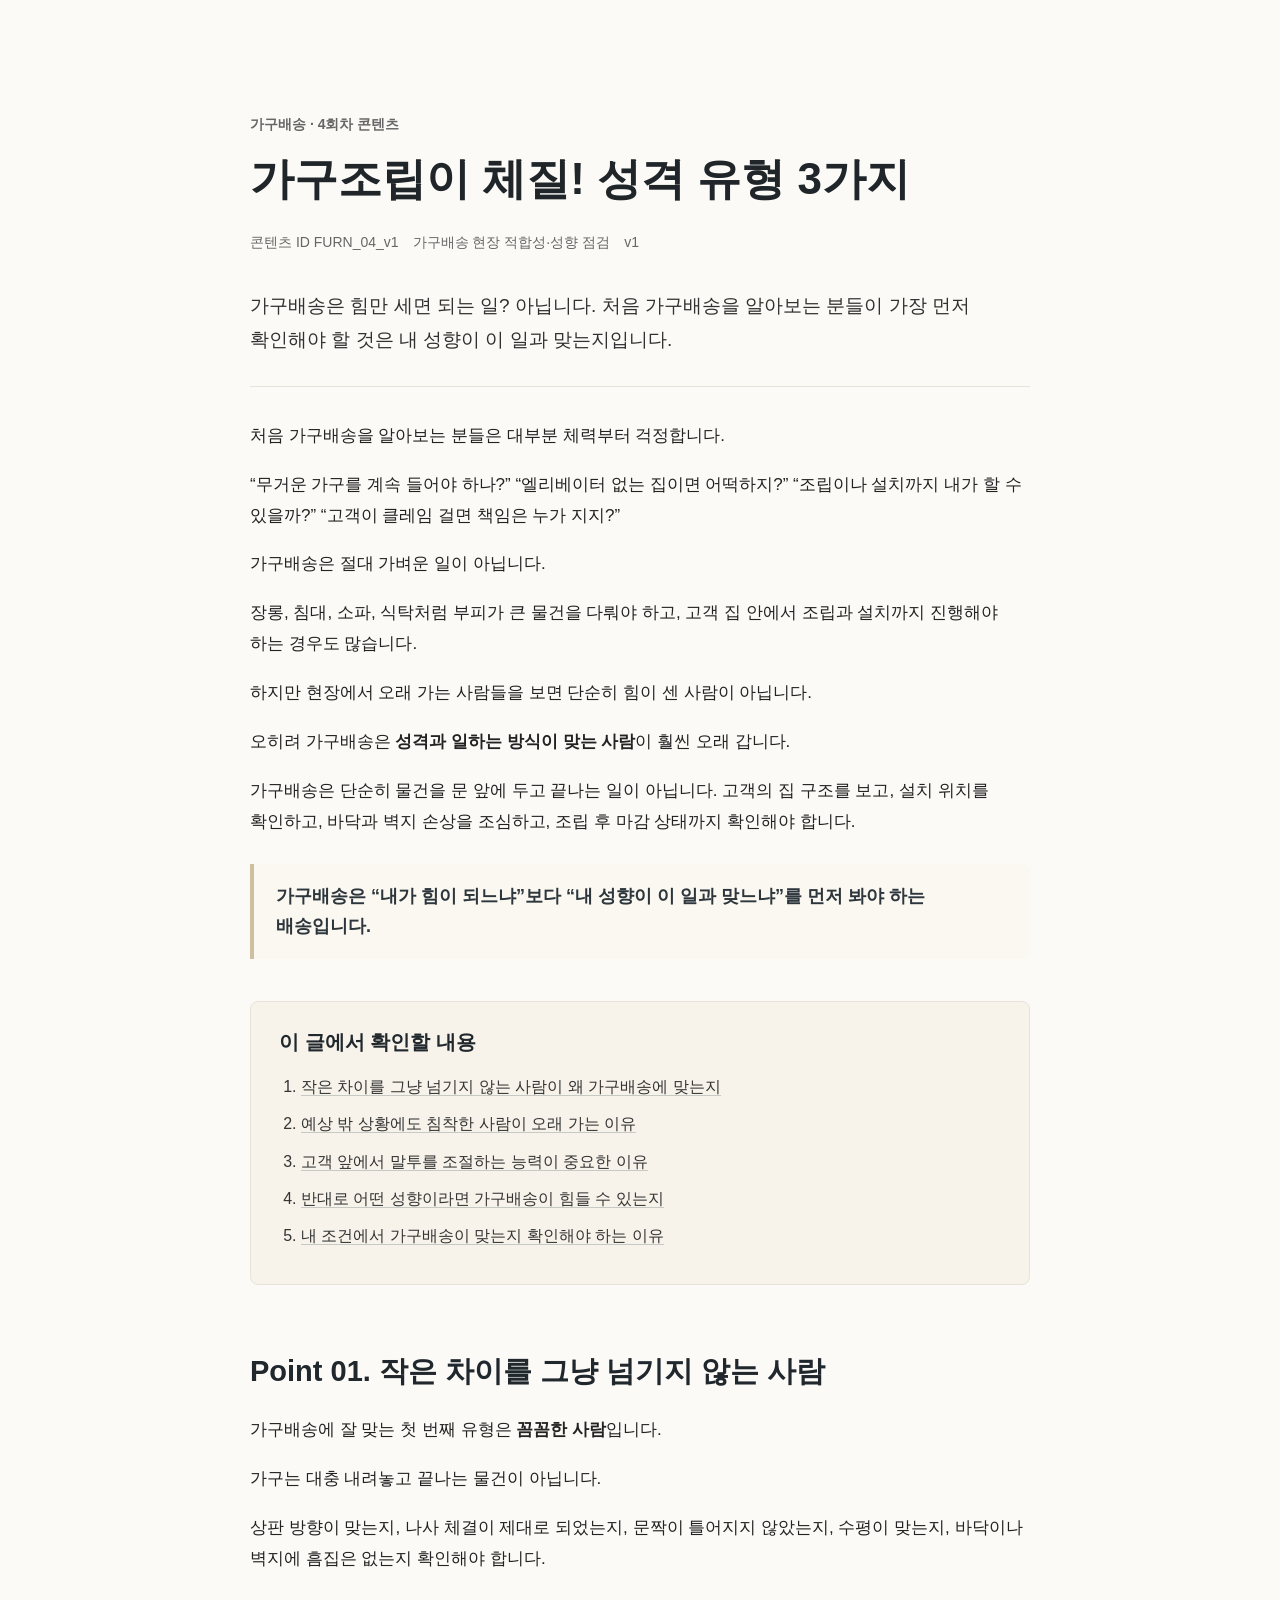
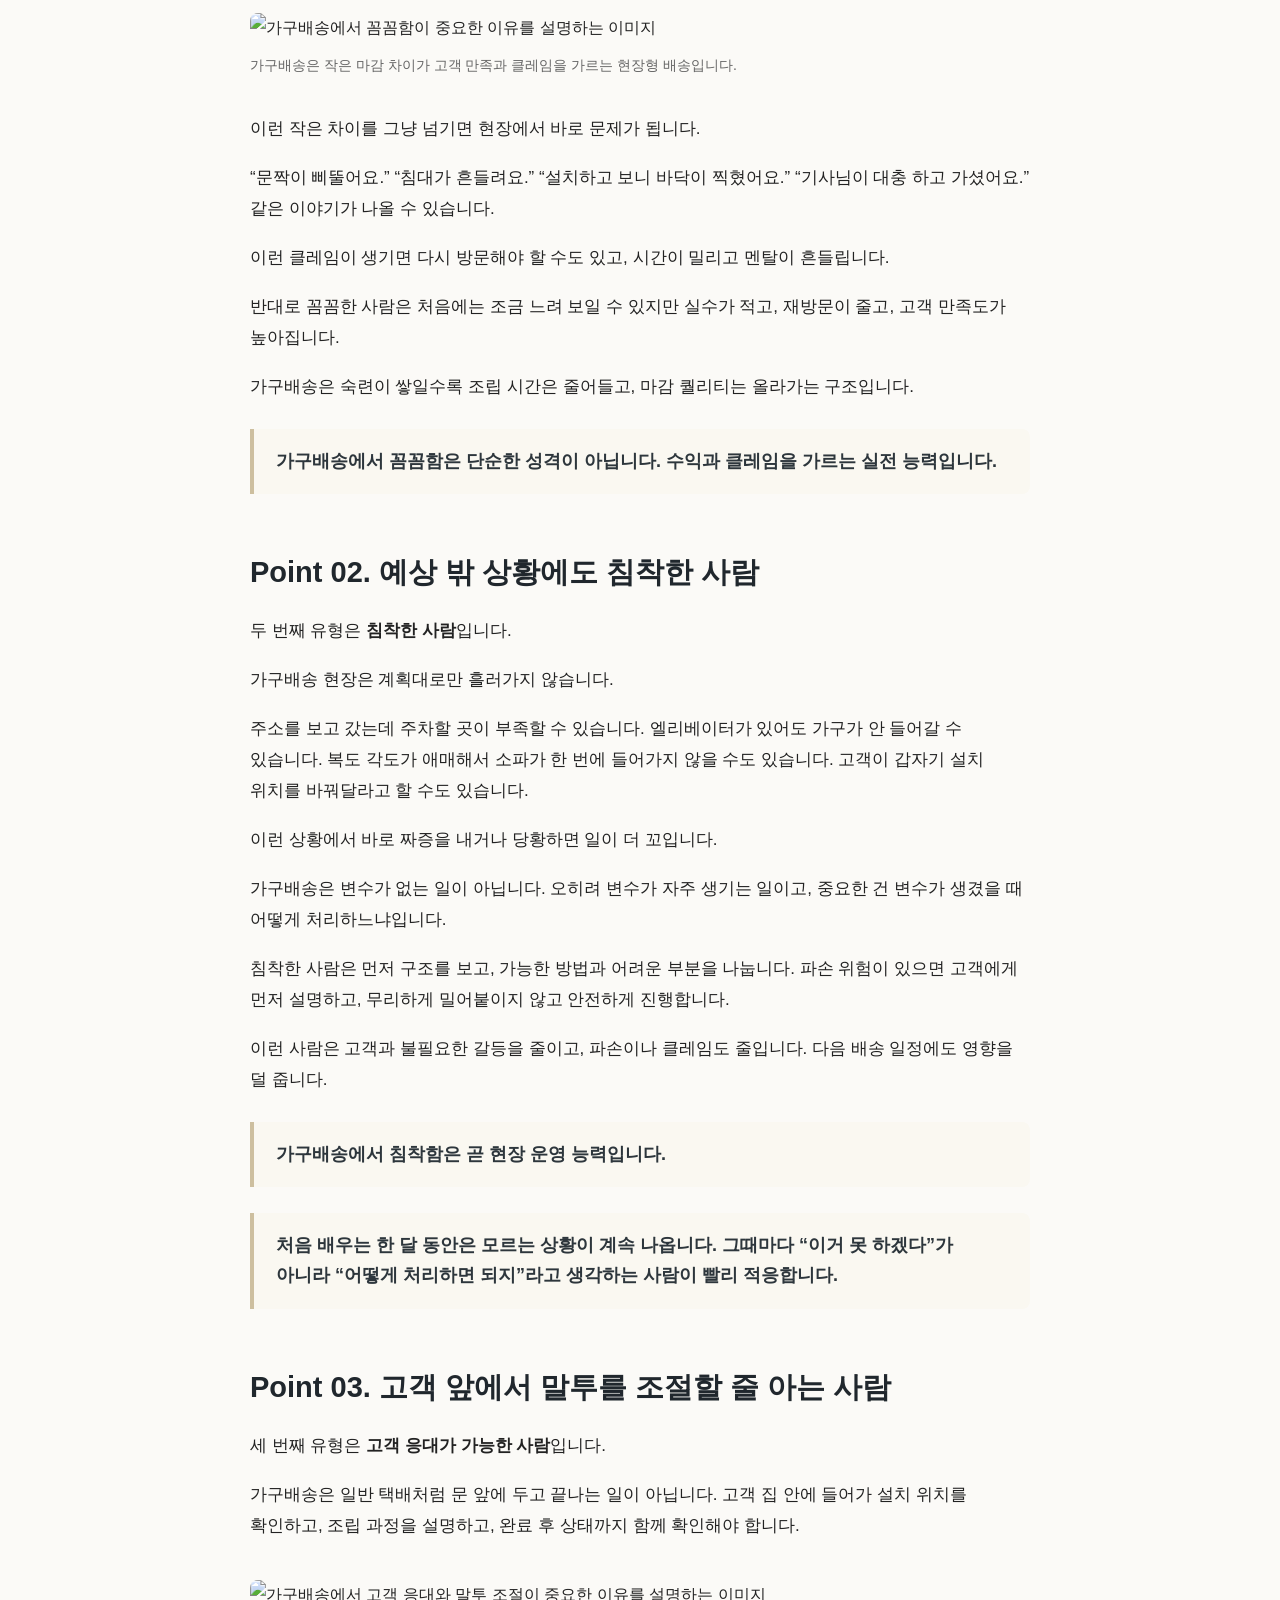
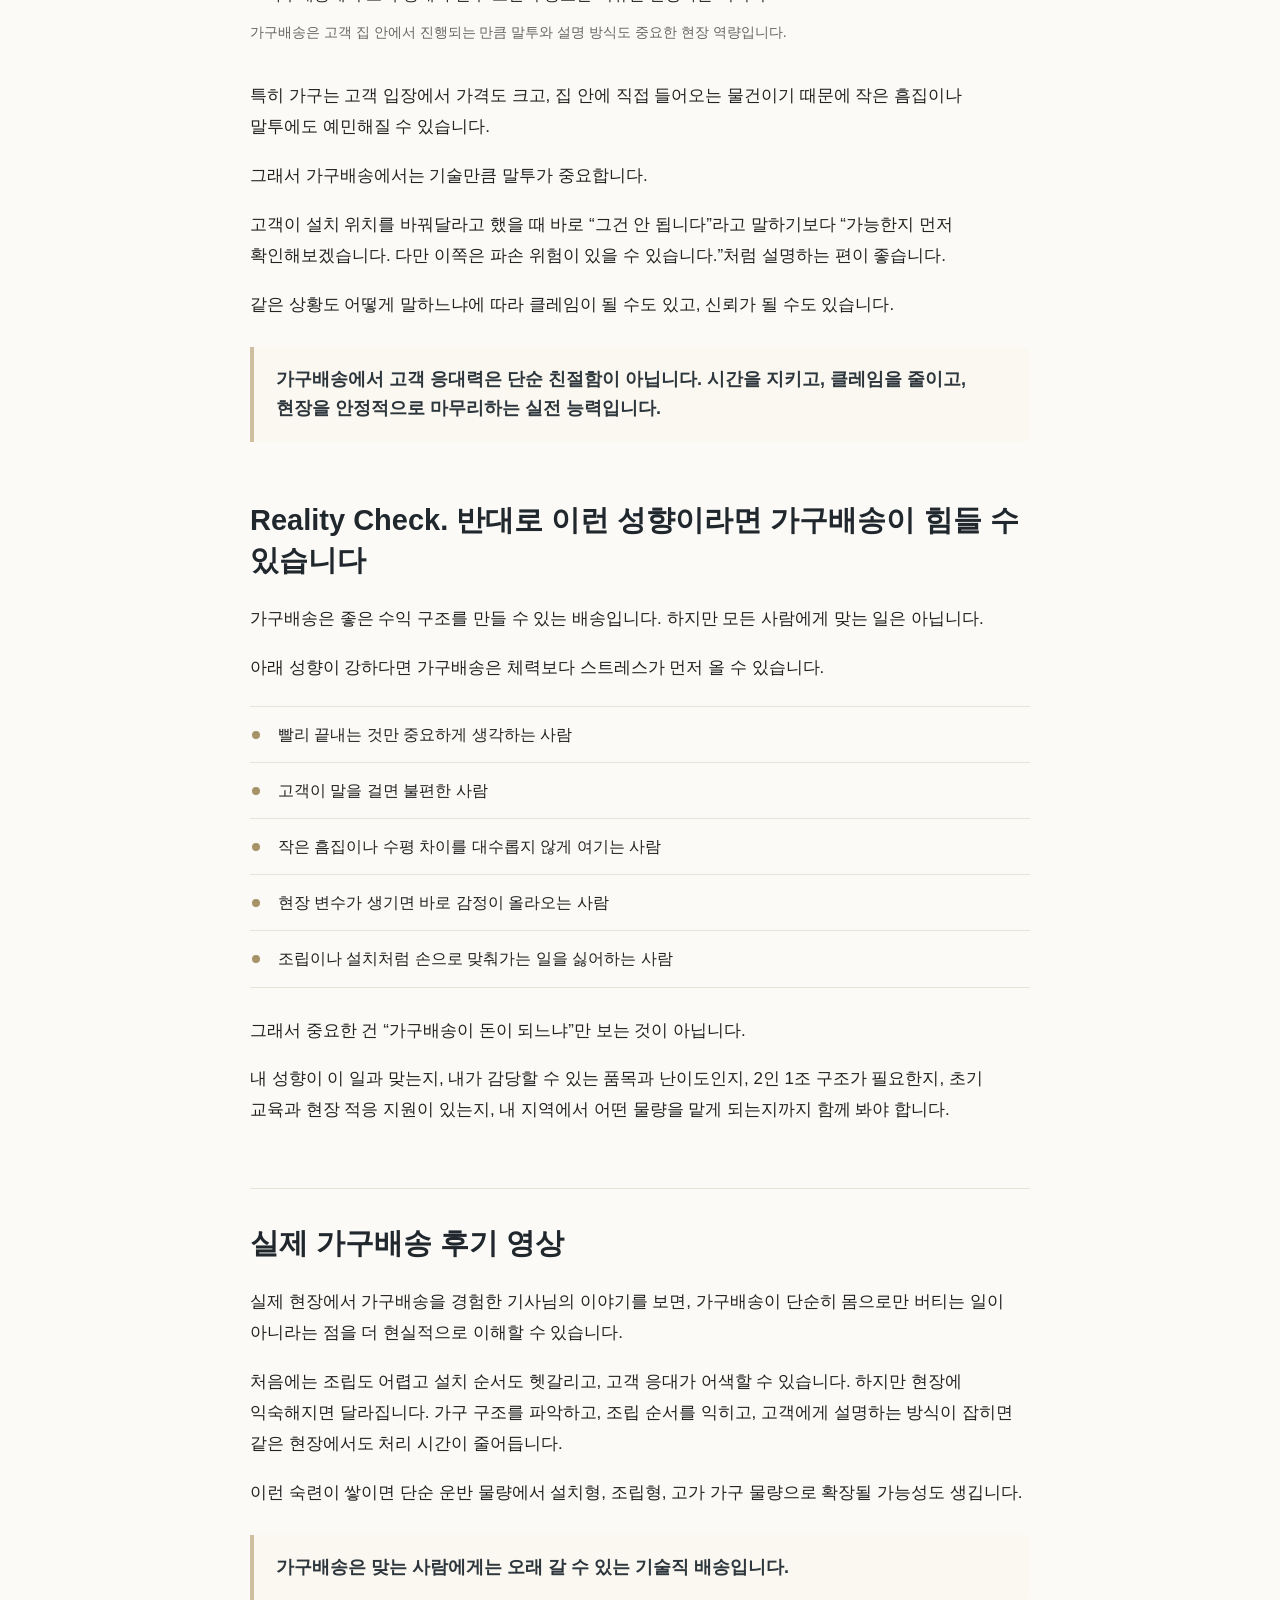
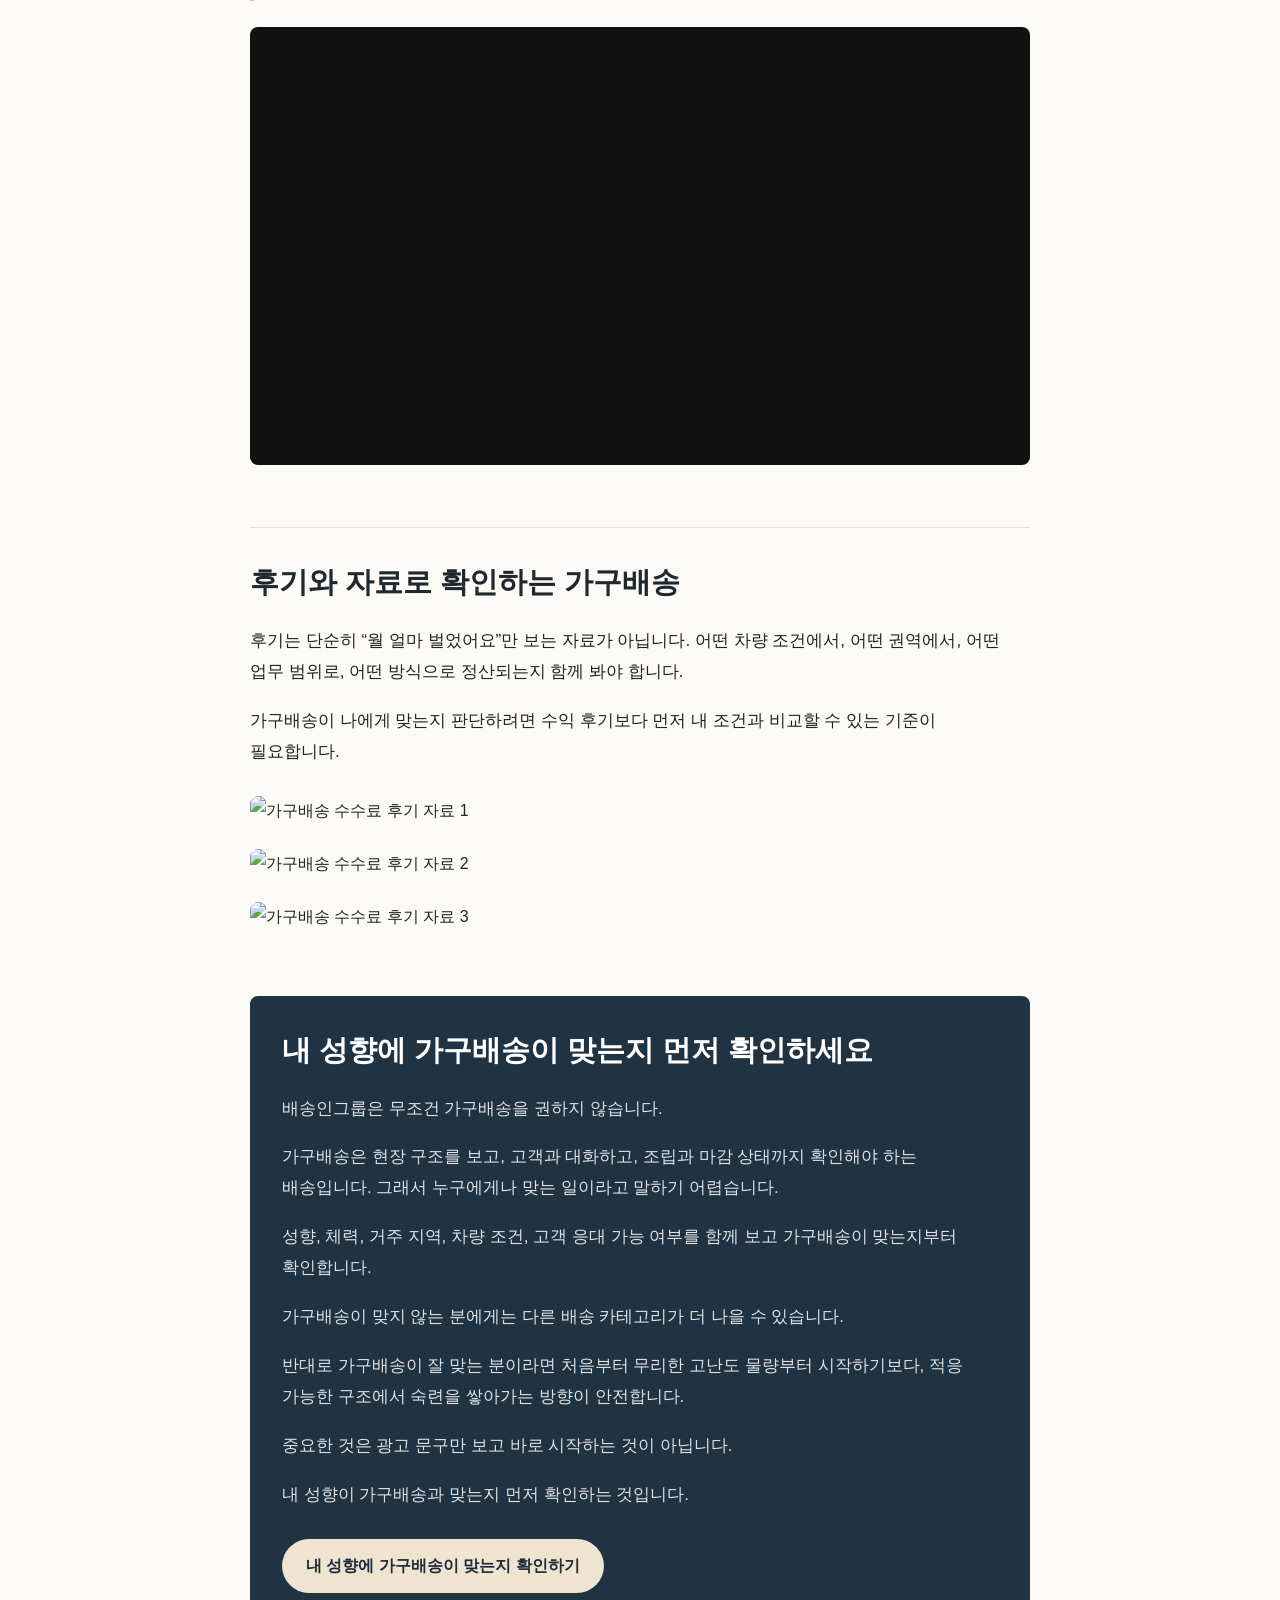
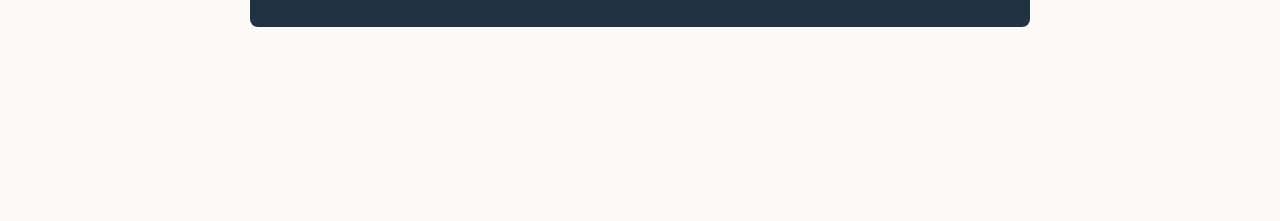
==== index.html @ f2429bc6 "Add files via upload" ====
<!doctype html>
<html lang="ko">
<head>
  <meta charset="utf-8">
  <meta name="viewport" content="width=device-width, initial-scale=1">
  <title>가구조립이 체질! 성격 유형 3가지</title>
  <meta name="description" content="가구배송이 힘만 세면 되는 일이 아니라 꼼꼼함, 침착함, 고객 응대까지 필요한 현장형 배송인지 확인하고 내 성향과 맞는지 점검하는 콘텐츠입니다.">

  <!-- Google tag (gtag.js) -->
  <script async src="https://www.googletagmanager.com/gtag/js?id=G-GM7XGZ6SSD"></script>
  <script>
    window.dataLayer = window.dataLayer || [];
    function gtag(){dataLayer.push(arguments);}
    gtag('js', new Date());
    gtag('config', 'G-GM7XGZ6SSD');
  </script>

  <style>
    :root {
      --bg: #fbfaf7;
      --paper: #ffffff;
      --text: #222222;
      --muted: #666666;
      --line: #e8e3d8;
      --soft: #f7f3ea;
      --ink: #1f3342;
      --button: #efe4cf;
      --button-text: #1b2d3a;
    }

    * {
      box-sizing: border-box;
    }

    html {
      scroll-behavior: smooth;
    }

    body {
      margin: 0;
      background: var(--bg);
      color: var(--text);
      font-family: -apple-system, BlinkMacSystemFont, "Apple SD Gothic Neo", "Noto Sans KR", "Malgun Gothic", Arial, sans-serif;
      line-height: 1.82;
      word-break: keep-all;
      overflow-wrap: break-word;
    }

    a {
      color: inherit;
    }

    .page {
      padding: 56px 20px 96px;
    }

    .article {
      width: min(100%, 780px);
      margin: 0 auto;
      padding: 56px 0 64px;
    }

    .article-header {
      padding-bottom: 28px;
      border-bottom: 1px solid var(--line);
    }

    .eyebrow {
      margin: 0 0 14px;
      color: var(--muted);
      font-size: 14px;
      font-weight: 700;
      letter-spacing: 0;
    }

    h1 {
      margin: 0;
      color: #1f2529;
      font-size: clamp(30px, 5vw, 44px);
      line-height: 1.28;
      letter-spacing: 0;
    }

    .meta {
      display: flex;
      flex-wrap: wrap;
      gap: 8px 14px;
      margin-top: 22px;
      color: var(--muted);
      font-size: 14px;
    }

    .lead {
      margin: 34px 0 0;
      color: #313131;
      font-size: 19px;
      line-height: 1.8;
    }

    figure {
      margin: 38px 0;
    }

    img {
      display: block;
      width: 100%;
      height: auto;
      border-radius: 8px;
    }

    figcaption {
      margin-top: 12px;
      color: var(--muted);
      font-size: 14px;
      line-height: 1.6;
    }

    p {
      margin: 0 0 18px;
      font-size: 17px;
    }

    .intro {
      margin-top: 34px;
    }

    .toc {
      margin: 42px 0 54px;
      padding: 26px 28px;
      background: var(--soft);
      border: 1px solid var(--line);
      border-radius: 8px;
    }

    .toc h2 {
      margin: 0 0 16px;
      font-size: 20px;
      line-height: 1.4;
    }

    .toc ol {
      margin: 0;
      padding-left: 22px;
    }

    .toc li {
      margin: 8px 0;
      color: #343434;
      font-size: 16px;
    }

    .toc a {
      text-decoration: none;
      border-bottom: 1px solid rgba(31, 51, 66, 0.22);
    }

    .section {
      padding-top: 12px;
      margin-top: 46px;
    }

    h2 {
      margin: 0 0 24px;
      color: #20272d;
      font-size: clamp(23px, 4vw, 29px);
      line-height: 1.38;
      letter-spacing: 0;
    }

    .quote-line {
      margin: 26px 0;
      padding: 18px 22px;
      color: #2d363c;
      background: #faf8f1;
      border-left: 4px solid #cdbf9f;
      border-radius: 0 8px 8px 0;
      font-size: 18px;
      font-weight: 700;
      line-height: 1.65;
    }

    .check-list {
      margin: 22px 0 28px;
      padding: 0;
      list-style: none;
      border-top: 1px solid var(--line);
    }

    .check-list li {
      padding: 13px 0 13px 28px;
      border-bottom: 1px solid var(--line);
      position: relative;
      font-size: 16px;
    }

    .check-list li::before {
      content: "";
      position: absolute;
      left: 2px;
      top: 24px;
      width: 8px;
      height: 8px;
      border-radius: 50%;
      background: #a89268;
    }

    .media-section {
      margin: 62px 0 0;
      padding-top: 34px;
      border-top: 1px solid var(--line);
    }

    .video-frame {
      width: 100%;
      aspect-ratio: 16 / 9;
      margin-top: 26px;
      overflow: hidden;
      border-radius: 8px;
      background: #111111;
    }

    .video-frame iframe {
      display: block;
      width: 100%;
      height: 100%;
      border: 0;
    }

    .proof-stack {
      display: grid;
      gap: 24px;
      margin-top: 28px;
    }

    .cta {
      margin-top: 64px;
      padding: 34px 32px;
      background: var(--ink);
      color: #ffffff;
      border-radius: 8px;
    }

    .cta h2 {
      color: #ffffff;
    }

    .cta p {
      color: rgba(255, 255, 255, 0.86);
    }

    .cta-button {
      display: inline-flex;
      align-items: center;
      justify-content: center;
      min-height: 54px;
      margin-top: 10px;
      padding: 15px 24px;
      border-radius: 999px;
      background: var(--button);
      color: var(--button-text);
      font-size: 16px;
      font-weight: 800;
      line-height: 1.35;
      text-align: center;
      text-decoration: none;
      transition: transform 160ms ease, background-color 160ms ease;
    }

    .cta-button:hover {
      background: #f6ebd4;
      transform: translateY(-1px);
    }

    .bottom-space {
      height: 34px;
    }

    @media (max-width: 720px) {
      .page {
        padding: 0;
        background: var(--paper);
      }

      .article {
        width: 100%;
        padding: 38px 20px 58px;
      }

      .article-header {
        padding-bottom: 24px;
      }

      .lead {
        font-size: 17px;
      }

      p {
        font-size: 16px;
        line-height: 1.82;
      }

      figure {
        margin: 30px 0;
      }

      .toc {
        margin: 34px 0 44px;
        padding: 22px 20px;
      }

      .toc h2 {
        font-size: 19px;
      }

      .toc li,
      .check-list li {
        font-size: 15px;
      }

      .section {
        margin-top: 38px;
      }

      .quote-line {
        padding: 16px 18px;
        font-size: 16px;
      }

      .media-section {
        margin-top: 50px;
      }

      .cta {
        margin-top: 52px;
        padding: 30px 22px;
      }

      .cta-button {
        width: 100%;
        padding-left: 18px;
        padding-right: 18px;
      }
    }
  </style>
</head>
<body>
  <main class="page">
    <article class="article">
      <header class="article-header">
        <p class="eyebrow">가구배송 · 4회차 콘텐츠</p>
        <h1>가구조립이 체질! 성격 유형 3가지</h1>
        <div class="meta" aria-label="콘텐츠 정보">
          <span>콘텐츠 ID FURN_04_v1</span>
          <span>가구배송 현장 적합성·성향 점검</span>
          <span>v1</span>
        </div>
        <p class="lead">가구배송은 힘만 세면 되는 일? 아닙니다. 처음 가구배송을 알아보는 분들이 가장 먼저 확인해야 할 것은 내 성향이 이 일과 맞는지입니다.</p>
      </header>

      <section class="intro" aria-label="도입부">
        <p>처음 가구배송을 알아보는 분들은 대부분 체력부터 걱정합니다.</p>
        <p>“무거운 가구를 계속 들어야 하나?” “엘리베이터 없는 집이면 어떡하지?” “조립이나 설치까지 내가 할 수 있을까?” “고객이 클레임 걸면 책임은 누가 지지?”</p>
        <p>가구배송은 절대 가벼운 일이 아닙니다.</p>
        <p>장롱, 침대, 소파, 식탁처럼 부피가 큰 물건을 다뤄야 하고, 고객 집 안에서 조립과 설치까지 진행해야 하는 경우도 많습니다.</p>
        <p>하지만 현장에서 오래 가는 사람들을 보면 단순히 힘이 센 사람이 아닙니다.</p>
        <p>오히려 가구배송은 <strong>성격과 일하는 방식이 맞는 사람</strong>이 훨씬 오래 갑니다.</p>
        <p>가구배송은 단순히 물건을 문 앞에 두고 끝나는 일이 아닙니다. 고객의 집 구조를 보고, 설치 위치를 확인하고, 바닥과 벽지 손상을 조심하고, 조립 후 마감 상태까지 확인해야 합니다.</p>
        <p class="quote-line">가구배송은 “내가 힘이 되느냐”보다 “내 성향이 이 일과 맞느냐”를 먼저 봐야 하는 배송입니다.</p>
      </section>

      <nav class="toc" aria-labelledby="toc-title">
        <h2 id="toc-title">이 글에서 확인할 내용</h2>
        <ol>
          <li><a href="#point-01">작은 차이를 그냥 넘기지 않는 사람이 왜 가구배송에 맞는지</a></li>
          <li><a href="#point-02">예상 밖 상황에도 침착한 사람이 오래 가는 이유</a></li>
          <li><a href="#point-03">고객 앞에서 말투를 조절하는 능력이 중요한 이유</a></li>
          <li><a href="#reality-check">반대로 어떤 성향이라면 가구배송이 힘들 수 있는지</a></li>
          <li><a href="#cta-title">내 조건에서 가구배송이 맞는지 확인해야 하는 이유</a></li>
        </ol>
      </nav>

      <section class="section" id="point-01">
        <h2>Point 01. 작은 차이를 그냥 넘기지 않는 사람</h2>
        <p>가구배송에 잘 맞는 첫 번째 유형은 <strong>꼼꼼한 사람</strong>입니다.</p>
        <p>가구는 대충 내려놓고 끝나는 물건이 아닙니다.</p>
        <p>상판 방향이 맞는지, 나사 체결이 제대로 되었는지, 문짝이 틀어지지 않았는지, 수평이 맞는지, 바닥이나 벽지에 흠집은 없는지 확인해야 합니다.</p>

        <figure>
          <img src="https://i.ibb.co/9k8Dp47j/6.png" alt="가구배송에서 꼼꼼함이 중요한 이유를 설명하는 이미지" loading="lazy">
          <figcaption>가구배송은 작은 마감 차이가 고객 만족과 클레임을 가르는 현장형 배송입니다.</figcaption>
        </figure>

        <p>이런 작은 차이를 그냥 넘기면 현장에서 바로 문제가 됩니다.</p>
        <p>“문짝이 삐뚤어요.” “침대가 흔들려요.” “설치하고 보니 바닥이 찍혔어요.” “기사님이 대충 하고 가셨어요.” 같은 이야기가 나올 수 있습니다.</p>
        <p>이런 클레임이 생기면 다시 방문해야 할 수도 있고, 시간이 밀리고 멘탈이 흔들립니다.</p>
        <p>반대로 꼼꼼한 사람은 처음에는 조금 느려 보일 수 있지만 실수가 적고, 재방문이 줄고, 고객 만족도가 높아집니다.</p>
        <p>가구배송은 숙련이 쌓일수록 조립 시간은 줄어들고, 마감 퀄리티는 올라가는 구조입니다.</p>
        <p class="quote-line">가구배송에서 꼼꼼함은 단순한 성격이 아닙니다. 수익과 클레임을 가르는 실전 능력입니다.</p>
      </section>

      <section class="section" id="point-02">
        <h2>Point 02. 예상 밖 상황에도 침착한 사람</h2>
        <p>두 번째 유형은 <strong>침착한 사람</strong>입니다.</p>
        <p>가구배송 현장은 계획대로만 흘러가지 않습니다.</p>
        <p>주소를 보고 갔는데 주차할 곳이 부족할 수 있습니다. 엘리베이터가 있어도 가구가 안 들어갈 수 있습니다. 복도 각도가 애매해서 소파가 한 번에 들어가지 않을 수도 있습니다. 고객이 갑자기 설치 위치를 바꿔달라고 할 수도 있습니다.</p>
        <p>이런 상황에서 바로 짜증을 내거나 당황하면 일이 더 꼬입니다.</p>
        <p>가구배송은 변수가 없는 일이 아닙니다. 오히려 변수가 자주 생기는 일이고, 중요한 건 변수가 생겼을 때 어떻게 처리하느냐입니다.</p>
        <p>침착한 사람은 먼저 구조를 보고, 가능한 방법과 어려운 부분을 나눕니다. 파손 위험이 있으면 고객에게 먼저 설명하고, 무리하게 밀어붙이지 않고 안전하게 진행합니다.</p>
        <p>이런 사람은 고객과 불필요한 갈등을 줄이고, 파손이나 클레임도 줄입니다. 다음 배송 일정에도 영향을 덜 줍니다.</p>
        <p class="quote-line">가구배송에서 침착함은 곧 현장 운영 능력입니다.</p>
        <p class="quote-line">처음 배우는 한 달 동안은 모르는 상황이 계속 나옵니다. 그때마다 “이거 못 하겠다”가 아니라 “어떻게 처리하면 되지”라고 생각하는 사람이 빨리 적응합니다.</p>
      </section>

      <section class="section" id="point-03">
        <h2>Point 03. 고객 앞에서 말투를 조절할 줄 아는 사람</h2>
        <p>세 번째 유형은 <strong>고객 응대가 가능한 사람</strong>입니다.</p>
        <p>가구배송은 일반 택배처럼 문 앞에 두고 끝나는 일이 아닙니다. 고객 집 안에 들어가 설치 위치를 확인하고, 조립 과정을 설명하고, 완료 후 상태까지 함께 확인해야 합니다.</p>

        <figure>
          <img src="https://i.ibb.co/4HXk0Kz/Kakao-Talk-20260701-152259935-04.jpg" alt="가구배송에서 고객 응대와 말투 조절이 중요한 이유를 설명하는 이미지" loading="lazy">
          <figcaption>가구배송은 고객 집 안에서 진행되는 만큼 말투와 설명 방식도 중요한 현장 역량입니다.</figcaption>
        </figure>

        <p>특히 가구는 고객 입장에서 가격도 크고, 집 안에 직접 들어오는 물건이기 때문에 작은 흠집이나 말투에도 예민해질 수 있습니다.</p>
        <p>그래서 가구배송에서는 기술만큼 말투가 중요합니다.</p>
        <p>고객이 설치 위치를 바꿔달라고 했을 때 바로 “그건 안 됩니다”라고 말하기보다 “가능한지 먼저 확인해보겠습니다. 다만 이쪽은 파손 위험이 있을 수 있습니다.”처럼 설명하는 편이 좋습니다.</p>
        <p>같은 상황도 어떻게 말하느냐에 따라 클레임이 될 수도 있고, 신뢰가 될 수도 있습니다.</p>
        <p class="quote-line">가구배송에서 고객 응대력은 단순 친절함이 아닙니다. 시간을 지키고, 클레임을 줄이고, 현장을 안정적으로 마무리하는 실전 능력입니다.</p>
      </section>

      <section class="section" id="reality-check">
        <h2>Reality Check. 반대로 이런 성향이라면 가구배송이 힘들 수 있습니다</h2>
        <p>가구배송은 좋은 수익 구조를 만들 수 있는 배송입니다. 하지만 모든 사람에게 맞는 일은 아닙니다.</p>
        <p>아래 성향이 강하다면 가구배송은 체력보다 스트레스가 먼저 올 수 있습니다.</p>
        <ul class="check-list">
          <li>빨리 끝내는 것만 중요하게 생각하는 사람</li>
          <li>고객이 말을 걸면 불편한 사람</li>
          <li>작은 흠집이나 수평 차이를 대수롭지 않게 여기는 사람</li>
          <li>현장 변수가 생기면 바로 감정이 올라오는 사람</li>
          <li>조립이나 설치처럼 손으로 맞춰가는 일을 싫어하는 사람</li>
        </ul>
        <p>그래서 중요한 건 “가구배송이 돈이 되느냐”만 보는 것이 아닙니다.</p>
        <p>내 성향이 이 일과 맞는지, 내가 감당할 수 있는 품목과 난이도인지, 2인 1조 구조가 필요한지, 초기 교육과 현장 적응 지원이 있는지, 내 지역에서 어떤 물량을 맡게 되는지까지 함께 봐야 합니다.</p>
      </section>

      <section class="media-section" aria-labelledby="video-title">
        <h2 id="video-title">실제 가구배송 후기 영상</h2>
        <p>실제 현장에서 가구배송을 경험한 기사님의 이야기를 보면, 가구배송이 단순히 몸으로만 버티는 일이 아니라는 점을 더 현실적으로 이해할 수 있습니다.</p>
        <p>처음에는 조립도 어렵고 설치 순서도 헷갈리고, 고객 응대가 어색할 수 있습니다. 하지만 현장에 익숙해지면 달라집니다. 가구 구조를 파악하고, 조립 순서를 익히고, 고객에게 설명하는 방식이 잡히면 같은 현장에서도 처리 시간이 줄어듭니다.</p>
        <p>이런 숙련이 쌓이면 단순 운반 물량에서 설치형, 조립형, 고가 가구 물량으로 확장될 가능성도 생깁니다.</p>
        <p class="quote-line">가구배송은 맞는 사람에게는 오래 갈 수 있는 기술직 배송입니다.</p>
        <div class="video-frame">
          <iframe src="https://www.youtube-nocookie.com/embed/K2ADGJd9KWg?rel=0" title="실제 가구배송 후기 영상" loading="lazy" allow="accelerometer; autoplay; clipboard-write; encrypted-media; gyroscope; picture-in-picture; web-share" referrerpolicy="strict-origin-when-cross-origin" allowfullscreen></iframe>
        </div>
      </section>

      <section class="media-section" aria-labelledby="proof-title">
        <h2 id="proof-title">후기와 자료로 확인하는 가구배송</h2>
        <p>후기는 단순히 “월 얼마 벌었어요”만 보는 자료가 아닙니다. 어떤 차량 조건에서, 어떤 권역에서, 어떤 업무 범위로, 어떤 방식으로 정산되는지 함께 봐야 합니다.</p>
        <p>가구배송이 나에게 맞는지 판단하려면 수익 후기보다 먼저 내 조건과 비교할 수 있는 기준이 필요합니다.</p>
        <div class="proof-stack">
          <img src="https://i.ibb.co/SCWhNC7/01.png" alt="가구배송 수수료 후기 자료 1" loading="lazy">
          <img src="https://i.ibb.co/dsJS6LGc/02.png" alt="가구배송 수수료 후기 자료 2" loading="lazy">
          <img src="https://i.ibb.co/Kp89GMd9/03.png" alt="가구배송 수수료 후기 자료 3" loading="lazy">
        </div>
      </section>

      <section class="cta" aria-labelledby="cta-title">
        <h2 id="cta-title">내 성향에 가구배송이 맞는지 먼저 확인하세요</h2>
        <p>배송인그룹은 무조건 가구배송을 권하지 않습니다.</p>
        <p>가구배송은 현장 구조를 보고, 고객과 대화하고, 조립과 마감 상태까지 확인해야 하는 배송입니다. 그래서 누구에게나 맞는 일이라고 말하기 어렵습니다.</p>
        <p>성향, 체력, 거주 지역, 차량 조건, 고객 응대 가능 여부를 함께 보고 가구배송이 맞는지부터 확인합니다.</p>
        <p>가구배송이 맞지 않는 분에게는 다른 배송 카테고리가 더 나을 수 있습니다.</p>
        <p>반대로 가구배송이 잘 맞는 분이라면 처음부터 무리한 고난도 물량부터 시작하기보다, 적응 가능한 구조에서 숙련을 쌓아가는 방향이 안전합니다.</p>
        <p>중요한 것은 광고 문구만 보고 바로 시작하는 것이 아닙니다.</p>
        <p>내 성향이 가구배송과 맞는지 먼저 확인하는 것입니다.</p>
        <a class="cta-button"
          href="https://sites.google.com/view/transportgroup-email1/%ED%99%88"
          target="_blank"
          rel="noopener"
          data-content-id="FURN_04_v1"
          data-category="furniture"
          data-round="4"
          data-cta="check_furniture_personality_fit"
          onclick="if (window.gtag) { gtag('event', 'cta_click', { content_id: 'FURN_04_v1', category: 'furniture', round: '4', cta_name: 'check_furniture_personality_fit' }); }">
          내 성향에 가구배송이 맞는지 확인하기
        </a>
      </section>

      <div class="bottom-space" aria-hidden="true"></div>
    </article>
  </main>
</body>
</html>
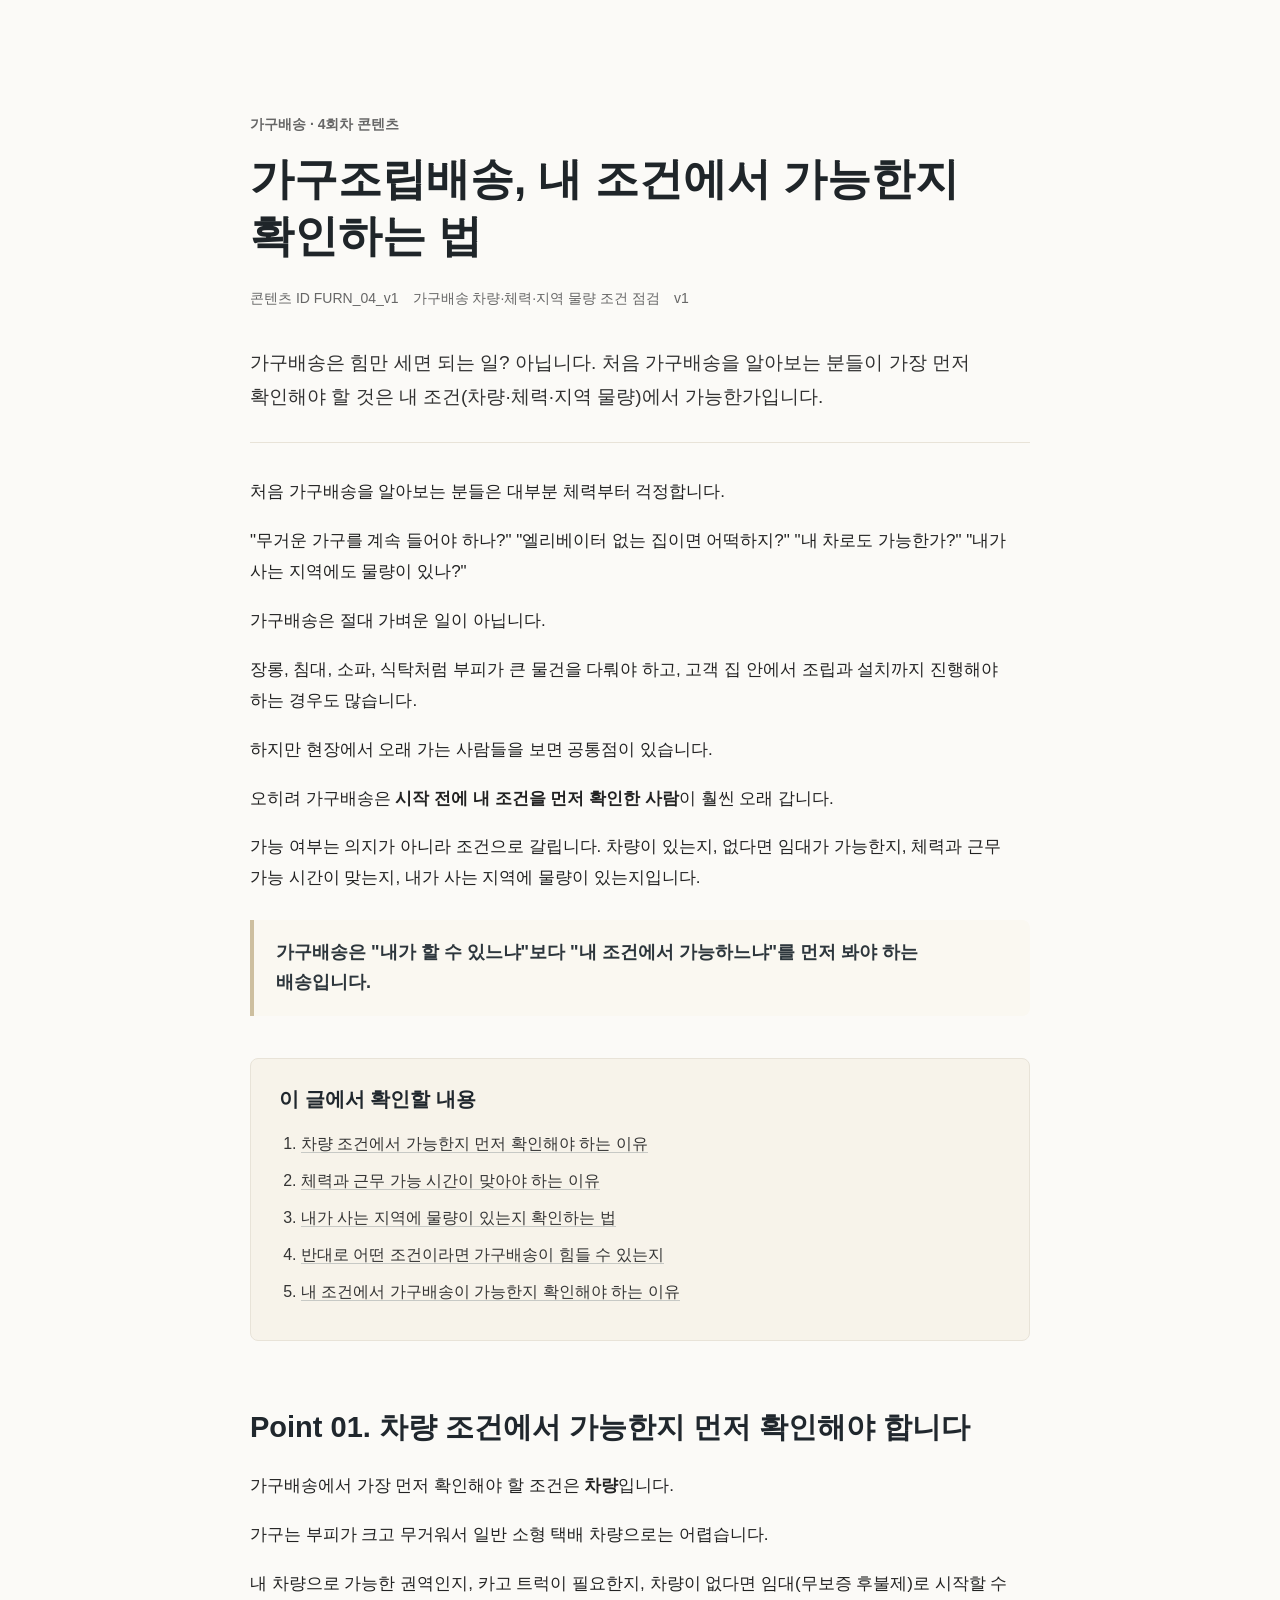
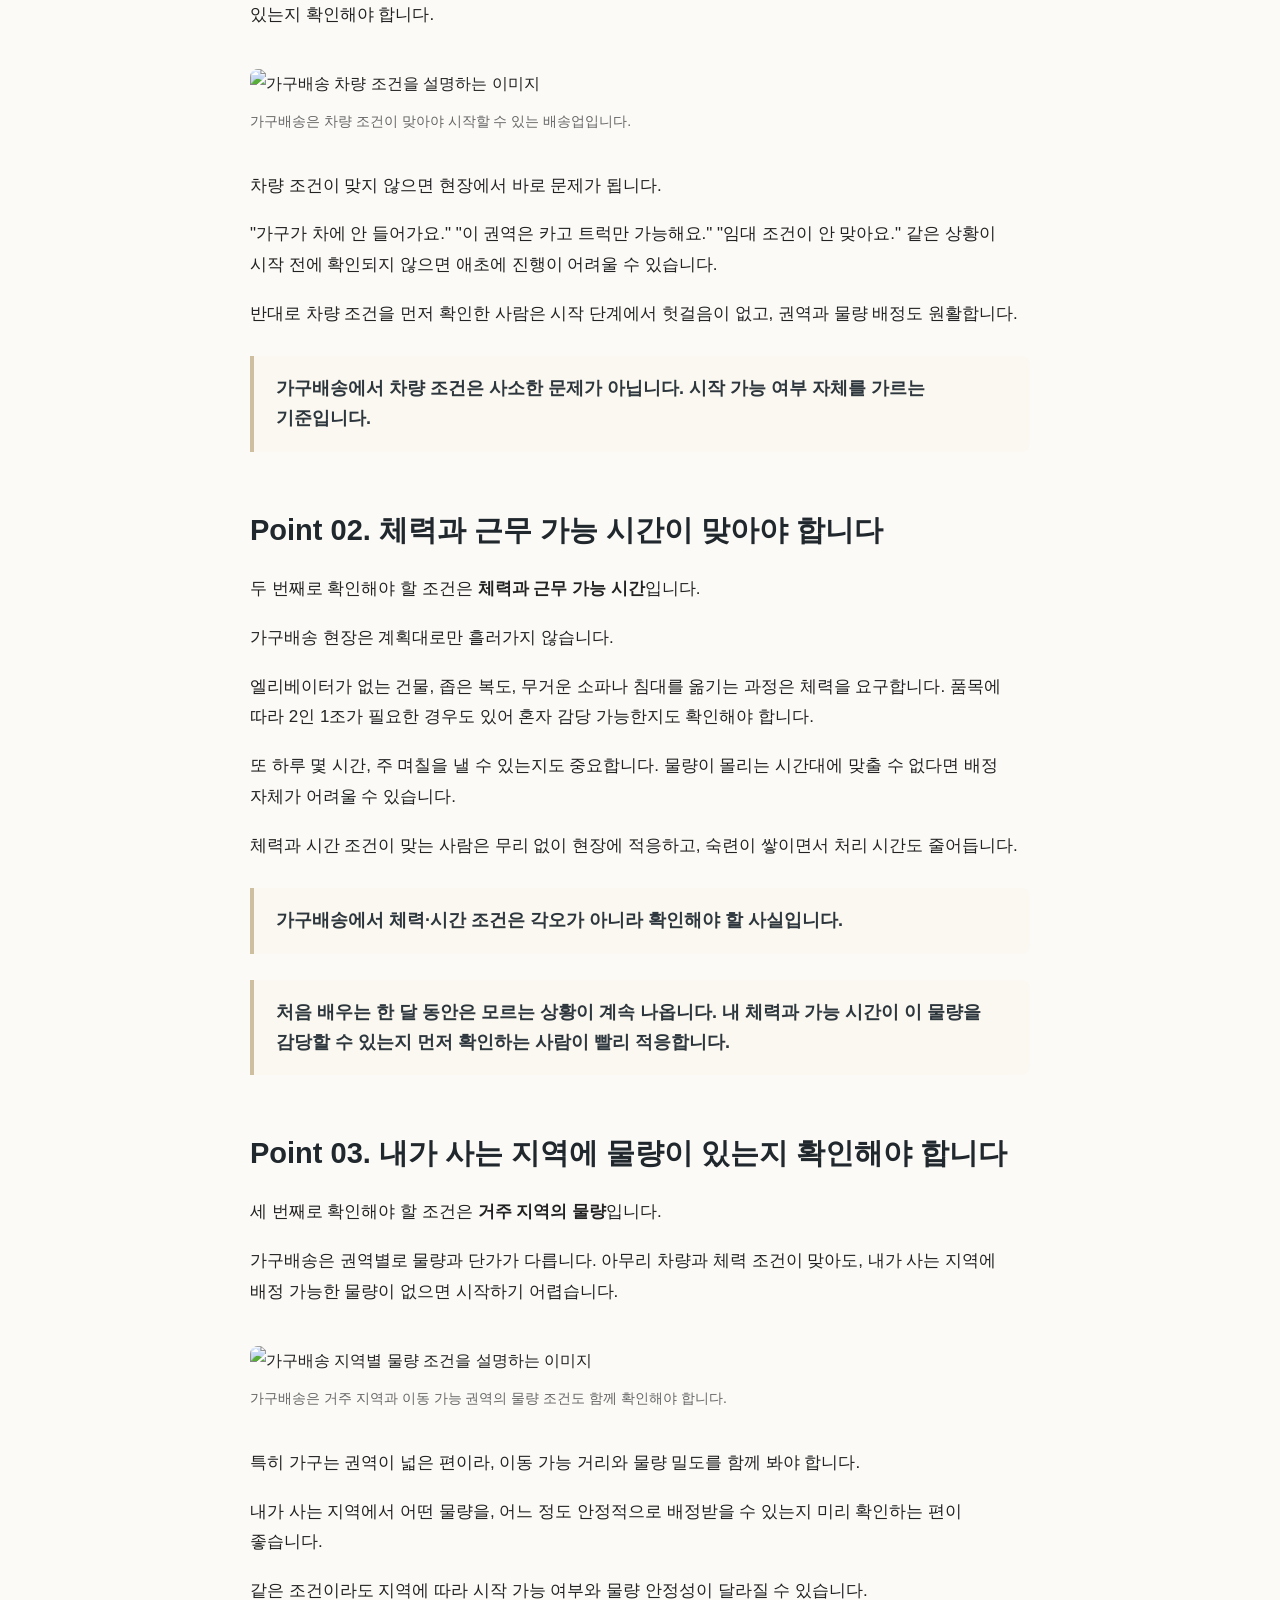
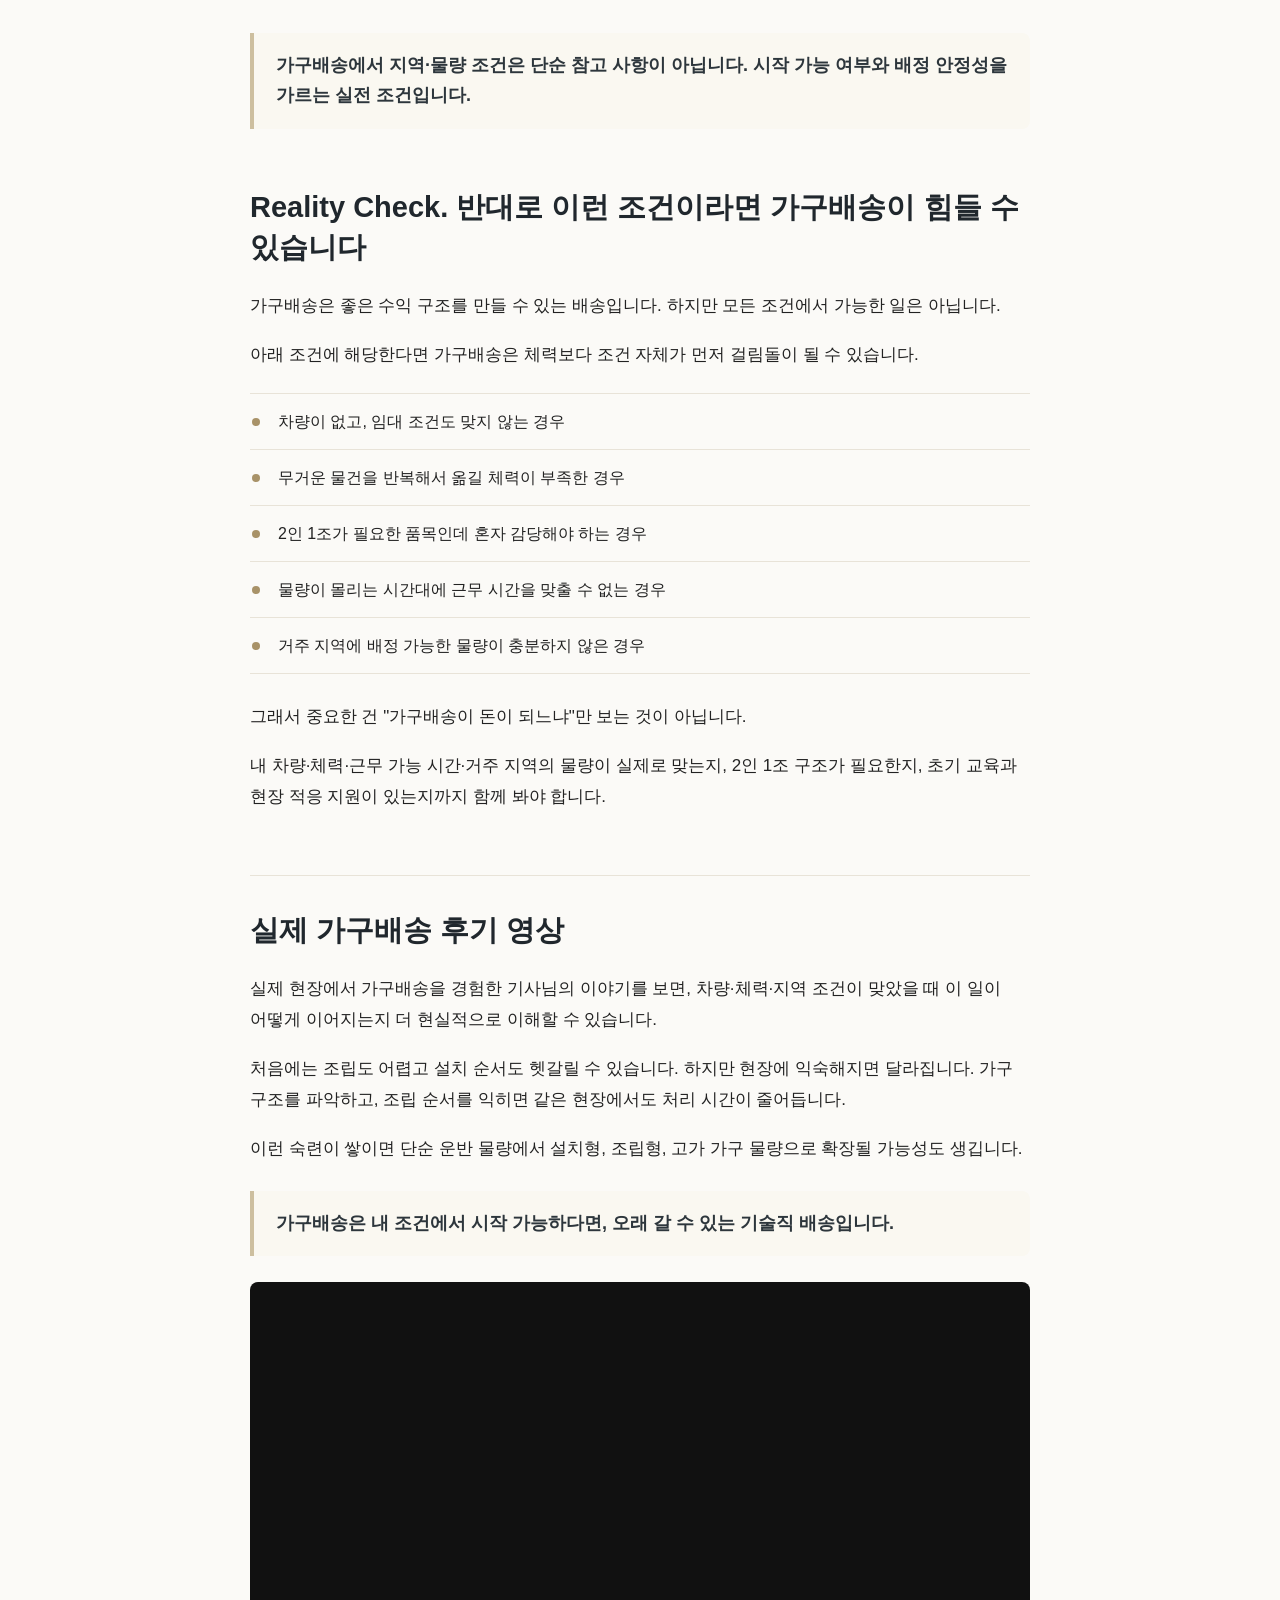
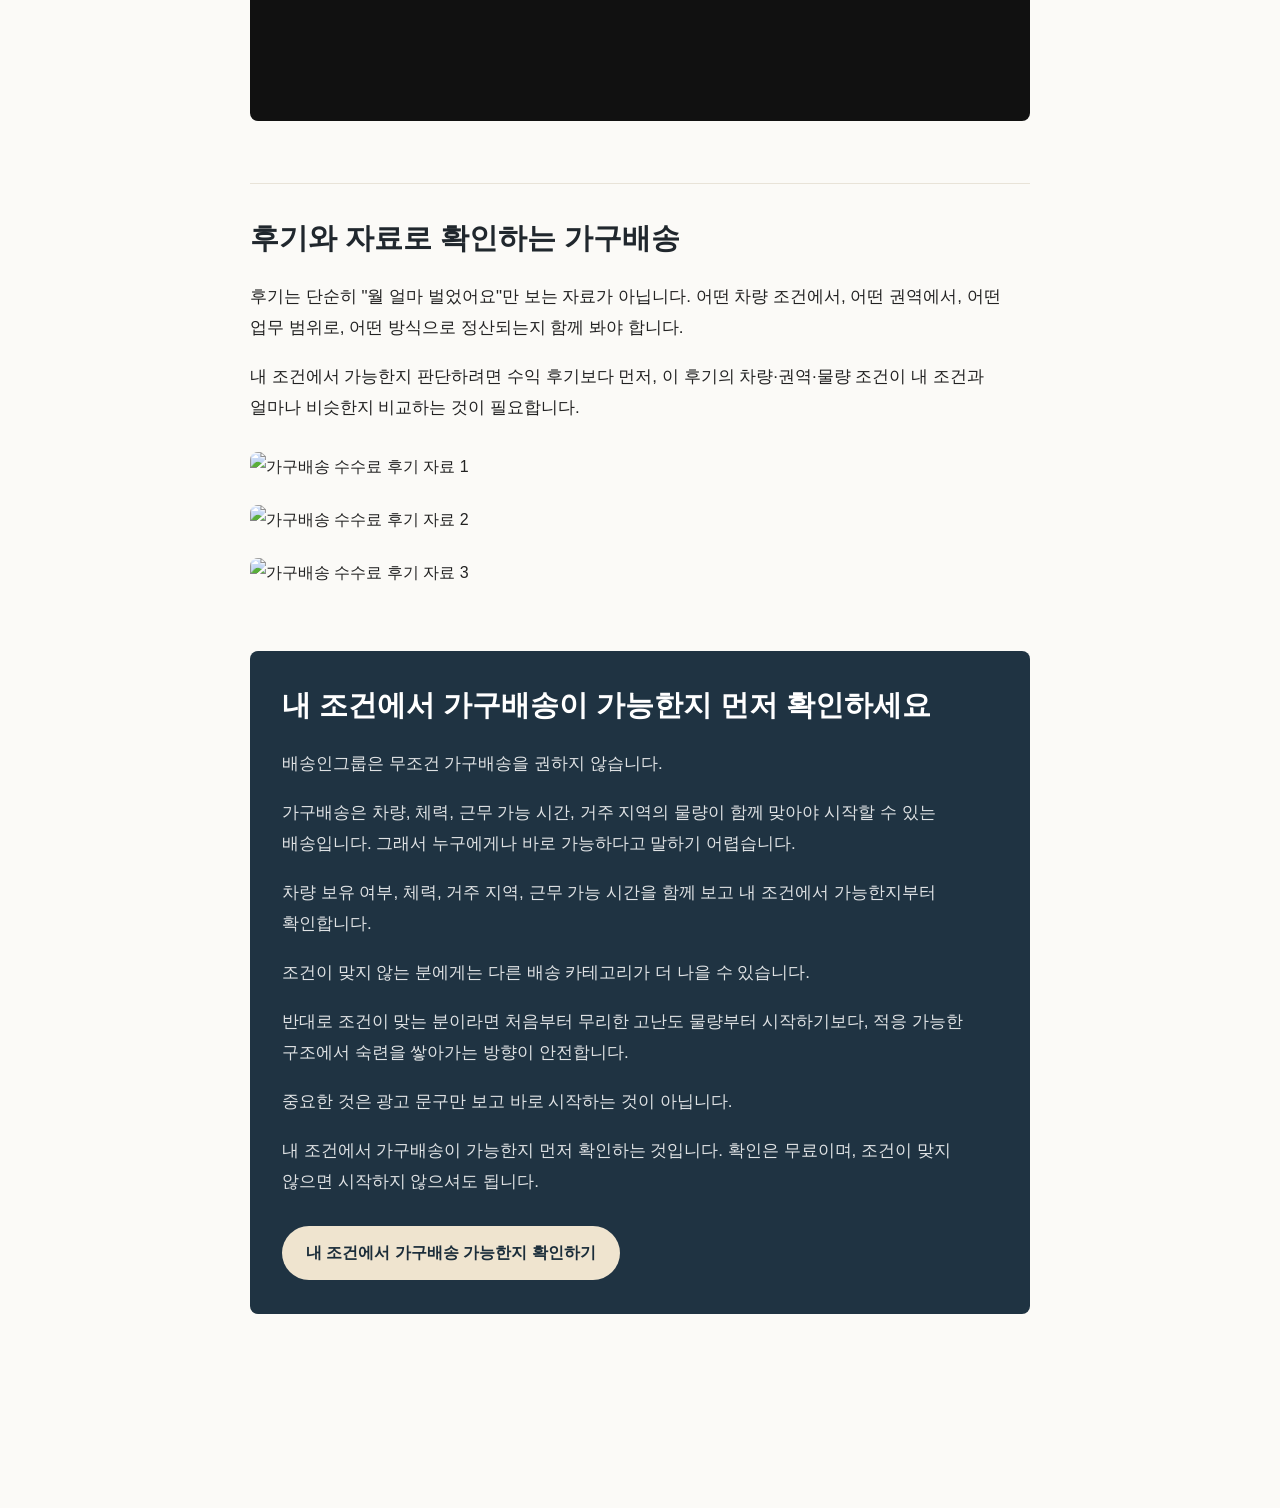
==== commit 9aa12ea9: "결 교체: 나열→조건확인, 라운드2 A/B (S-01 하드닝) Co-Authored-By: Claude Opus 4.8 <noreply@anthropic.com>" ====
--- a/index.html
+++ b/index.html
@@ -3,8 +3,8 @@
 <head>
   <meta charset="utf-8">
   <meta name="viewport" content="width=device-width, initial-scale=1">
-  <title>가구조립이 체질! 성격 유형 3가지</title>
-  <meta name="description" content="가구배송이 힘만 세면 되는 일이 아니라 꼼꼼함, 침착함, 고객 응대까지 필요한 현장형 배송인지 확인하고 내 성향과 맞는지 점검하는 콘텐츠입니다.">
+  <title>가구조립배송, 내 조건에서 가능한지 확인하는 법</title>
+  <meta name="description" content="가구조립배송을 시작하기 전 차량, 체력·근무 가능 시간, 거주 지역의 물량까지 내 조건에서 실제로 가능한지 확인하는 기준을 정리한 콘텐츠입니다.">
 
   <!-- Google tag (gtag.js) -->
   <script async src="https://www.googletagmanager.com/gtag/js?id=G-GM7XGZ6SSD"></script>
@@ -348,107 +348,102 @@
     <article class="article">
       <header class="article-header">
         <p class="eyebrow">가구배송 · 4회차 콘텐츠</p>
-        <h1>가구조립이 체질! 성격 유형 3가지</h1>
+        <h1>가구조립배송, 내 조건에서 가능한지 확인하는 법</h1>
         <div class="meta" aria-label="콘텐츠 정보">
           <span>콘텐츠 ID FURN_04_v1</span>
-          <span>가구배송 현장 적합성·성향 점검</span>
+          <span>가구배송 차량·체력·지역 물량 조건 점검</span>
           <span>v1</span>
         </div>
-        <p class="lead">가구배송은 힘만 세면 되는 일? 아닙니다. 처음 가구배송을 알아보는 분들이 가장 먼저 확인해야 할 것은 내 성향이 이 일과 맞는지입니다.</p>
+        <p class="lead">가구배송은 힘만 세면 되는 일? 아닙니다. 처음 가구배송을 알아보는 분들이 가장 먼저 확인해야 할 것은 내 조건(차량·체력·지역 물량)에서 가능한가입니다.</p>
       </header>
 
       <section class="intro" aria-label="도입부">
         <p>처음 가구배송을 알아보는 분들은 대부분 체력부터 걱정합니다.</p>
-        <p>“무거운 가구를 계속 들어야 하나?” “엘리베이터 없는 집이면 어떡하지?” “조립이나 설치까지 내가 할 수 있을까?” “고객이 클레임 걸면 책임은 누가 지지?”</p>
+        <p>"무거운 가구를 계속 들어야 하나?" "엘리베이터 없는 집이면 어떡하지?" "내 차로도 가능한가?" "내가 사는 지역에도 물량이 있나?"</p>
         <p>가구배송은 절대 가벼운 일이 아닙니다.</p>
         <p>장롱, 침대, 소파, 식탁처럼 부피가 큰 물건을 다뤄야 하고, 고객 집 안에서 조립과 설치까지 진행해야 하는 경우도 많습니다.</p>
-        <p>하지만 현장에서 오래 가는 사람들을 보면 단순히 힘이 센 사람이 아닙니다.</p>
-        <p>오히려 가구배송은 <strong>성격과 일하는 방식이 맞는 사람</strong>이 훨씬 오래 갑니다.</p>
-        <p>가구배송은 단순히 물건을 문 앞에 두고 끝나는 일이 아닙니다. 고객의 집 구조를 보고, 설치 위치를 확인하고, 바닥과 벽지 손상을 조심하고, 조립 후 마감 상태까지 확인해야 합니다.</p>
-        <p class="quote-line">가구배송은 “내가 힘이 되느냐”보다 “내 성향이 이 일과 맞느냐”를 먼저 봐야 하는 배송입니다.</p>
+        <p>하지만 현장에서 오래 가는 사람들을 보면 공통점이 있습니다.</p>
+        <p>오히려 가구배송은 <strong>시작 전에 내 조건을 먼저 확인한 사람</strong>이 훨씬 오래 갑니다.</p>
+        <p>가능 여부는 의지가 아니라 조건으로 갈립니다. 차량이 있는지, 없다면 임대가 가능한지, 체력과 근무 가능 시간이 맞는지, 내가 사는 지역에 물량이 있는지입니다.</p>
+        <p class="quote-line">가구배송은 "내가 할 수 있느냐"보다 "내 조건에서 가능하느냐"를 먼저 봐야 하는 배송입니다.</p>
       </section>
 
       <nav class="toc" aria-labelledby="toc-title">
         <h2 id="toc-title">이 글에서 확인할 내용</h2>
         <ol>
-          <li><a href="#point-01">작은 차이를 그냥 넘기지 않는 사람이 왜 가구배송에 맞는지</a></li>
-          <li><a href="#point-02">예상 밖 상황에도 침착한 사람이 오래 가는 이유</a></li>
-          <li><a href="#point-03">고객 앞에서 말투를 조절하는 능력이 중요한 이유</a></li>
-          <li><a href="#reality-check">반대로 어떤 성향이라면 가구배송이 힘들 수 있는지</a></li>
-          <li><a href="#cta-title">내 조건에서 가구배송이 맞는지 확인해야 하는 이유</a></li>
+          <li><a href="#point-01">차량 조건에서 가능한지 먼저 확인해야 하는 이유</a></li>
+          <li><a href="#point-02">체력과 근무 가능 시간이 맞아야 하는 이유</a></li>
+          <li><a href="#point-03">내가 사는 지역에 물량이 있는지 확인하는 법</a></li>
+          <li><a href="#reality-check">반대로 어떤 조건이라면 가구배송이 힘들 수 있는지</a></li>
+          <li><a href="#cta-title">내 조건에서 가구배송이 가능한지 확인해야 하는 이유</a></li>
         </ol>
       </nav>
 
       <section class="section" id="point-01">
-        <h2>Point 01. 작은 차이를 그냥 넘기지 않는 사람</h2>
-        <p>가구배송에 잘 맞는 첫 번째 유형은 <strong>꼼꼼한 사람</strong>입니다.</p>
-        <p>가구는 대충 내려놓고 끝나는 물건이 아닙니다.</p>
-        <p>상판 방향이 맞는지, 나사 체결이 제대로 되었는지, 문짝이 틀어지지 않았는지, 수평이 맞는지, 바닥이나 벽지에 흠집은 없는지 확인해야 합니다.</p>
+        <h2>Point 01. 차량 조건에서 가능한지 먼저 확인해야 합니다</h2>
+        <p>가구배송에서 가장 먼저 확인해야 할 조건은 <strong>차량</strong>입니다.</p>
+        <p>가구는 부피가 크고 무거워서 일반 소형 택배 차량으로는 어렵습니다.</p>
+        <p>내 차량으로 가능한 권역인지, 카고 트럭이 필요한지, 차량이 없다면 임대(무보증 후불제)로 시작할 수 있는지 확인해야 합니다.</p>
 
         <figure>
-          <img src="https://i.ibb.co/9k8Dp47j/6.png" alt="가구배송에서 꼼꼼함이 중요한 이유를 설명하는 이미지" loading="lazy">
-          <figcaption>가구배송은 작은 마감 차이가 고객 만족과 클레임을 가르는 현장형 배송입니다.</figcaption>
+          <img src="https://i.ibb.co/9k8Dp47j/6.png" alt="가구배송 차량 조건을 설명하는 이미지" loading="lazy">
+          <figcaption>가구배송은 차량 조건이 맞아야 시작할 수 있는 배송업입니다.</figcaption>
         </figure>
 
-        <p>이런 작은 차이를 그냥 넘기면 현장에서 바로 문제가 됩니다.</p>
-        <p>“문짝이 삐뚤어요.” “침대가 흔들려요.” “설치하고 보니 바닥이 찍혔어요.” “기사님이 대충 하고 가셨어요.” 같은 이야기가 나올 수 있습니다.</p>
-        <p>이런 클레임이 생기면 다시 방문해야 할 수도 있고, 시간이 밀리고 멘탈이 흔들립니다.</p>
-        <p>반대로 꼼꼼한 사람은 처음에는 조금 느려 보일 수 있지만 실수가 적고, 재방문이 줄고, 고객 만족도가 높아집니다.</p>
-        <p>가구배송은 숙련이 쌓일수록 조립 시간은 줄어들고, 마감 퀄리티는 올라가는 구조입니다.</p>
-        <p class="quote-line">가구배송에서 꼼꼼함은 단순한 성격이 아닙니다. 수익과 클레임을 가르는 실전 능력입니다.</p>
+        <p>차량 조건이 맞지 않으면 현장에서 바로 문제가 됩니다.</p>
+        <p>"가구가 차에 안 들어가요." "이 권역은 카고 트럭만 가능해요." "임대 조건이 안 맞아요." 같은 상황이 시작 전에 확인되지 않으면 애초에 진행이 어려울 수 있습니다.</p>
+        <p>반대로 차량 조건을 먼저 확인한 사람은 시작 단계에서 헛걸음이 없고, 권역과 물량 배정도 원활합니다.</p>
+        <p class="quote-line">가구배송에서 차량 조건은 사소한 문제가 아닙니다. 시작 가능 여부 자체를 가르는 기준입니다.</p>
       </section>
 
       <section class="section" id="point-02">
-        <h2>Point 02. 예상 밖 상황에도 침착한 사람</h2>
-        <p>두 번째 유형은 <strong>침착한 사람</strong>입니다.</p>
+        <h2>Point 02. 체력과 근무 가능 시간이 맞아야 합니다</h2>
+        <p>두 번째로 확인해야 할 조건은 <strong>체력과 근무 가능 시간</strong>입니다.</p>
         <p>가구배송 현장은 계획대로만 흘러가지 않습니다.</p>
-        <p>주소를 보고 갔는데 주차할 곳이 부족할 수 있습니다. 엘리베이터가 있어도 가구가 안 들어갈 수 있습니다. 복도 각도가 애매해서 소파가 한 번에 들어가지 않을 수도 있습니다. 고객이 갑자기 설치 위치를 바꿔달라고 할 수도 있습니다.</p>
-        <p>이런 상황에서 바로 짜증을 내거나 당황하면 일이 더 꼬입니다.</p>
-        <p>가구배송은 변수가 없는 일이 아닙니다. 오히려 변수가 자주 생기는 일이고, 중요한 건 변수가 생겼을 때 어떻게 처리하느냐입니다.</p>
-        <p>침착한 사람은 먼저 구조를 보고, 가능한 방법과 어려운 부분을 나눕니다. 파손 위험이 있으면 고객에게 먼저 설명하고, 무리하게 밀어붙이지 않고 안전하게 진행합니다.</p>
-        <p>이런 사람은 고객과 불필요한 갈등을 줄이고, 파손이나 클레임도 줄입니다. 다음 배송 일정에도 영향을 덜 줍니다.</p>
-        <p class="quote-line">가구배송에서 침착함은 곧 현장 운영 능력입니다.</p>
-        <p class="quote-line">처음 배우는 한 달 동안은 모르는 상황이 계속 나옵니다. 그때마다 “이거 못 하겠다”가 아니라 “어떻게 처리하면 되지”라고 생각하는 사람이 빨리 적응합니다.</p>
+        <p>엘리베이터가 없는 건물, 좁은 복도, 무거운 소파나 침대를 옮기는 과정은 체력을 요구합니다. 품목에 따라 2인 1조가 필요한 경우도 있어 혼자 감당 가능한지도 확인해야 합니다.</p>
+        <p>또 하루 몇 시간, 주 며칠을 낼 수 있는지도 중요합니다. 물량이 몰리는 시간대에 맞출 수 없다면 배정 자체가 어려울 수 있습니다.</p>
+        <p>체력과 시간 조건이 맞는 사람은 무리 없이 현장에 적응하고, 숙련이 쌓이면서 처리 시간도 줄어듭니다.</p>
+        <p class="quote-line">가구배송에서 체력·시간 조건은 각오가 아니라 확인해야 할 사실입니다.</p>
+        <p class="quote-line">처음 배우는 한 달 동안은 모르는 상황이 계속 나옵니다. 내 체력과 가능 시간이 이 물량을 감당할 수 있는지 먼저 확인하는 사람이 빨리 적응합니다.</p>
       </section>
 
       <section class="section" id="point-03">
-        <h2>Point 03. 고객 앞에서 말투를 조절할 줄 아는 사람</h2>
-        <p>세 번째 유형은 <strong>고객 응대가 가능한 사람</strong>입니다.</p>
-        <p>가구배송은 일반 택배처럼 문 앞에 두고 끝나는 일이 아닙니다. 고객 집 안에 들어가 설치 위치를 확인하고, 조립 과정을 설명하고, 완료 후 상태까지 함께 확인해야 합니다.</p>
+        <h2>Point 03. 내가 사는 지역에 물량이 있는지 확인해야 합니다</h2>
+        <p>세 번째로 확인해야 할 조건은 <strong>거주 지역의 물량</strong>입니다.</p>
+        <p>가구배송은 권역별로 물량과 단가가 다릅니다. 아무리 차량과 체력 조건이 맞아도, 내가 사는 지역에 배정 가능한 물량이 없으면 시작하기 어렵습니다.</p>
 
         <figure>
-          <img src="https://i.ibb.co/4HXk0Kz/Kakao-Talk-20260701-152259935-04.jpg" alt="가구배송에서 고객 응대와 말투 조절이 중요한 이유를 설명하는 이미지" loading="lazy">
-          <figcaption>가구배송은 고객 집 안에서 진행되는 만큼 말투와 설명 방식도 중요한 현장 역량입니다.</figcaption>
+          <img src="https://i.ibb.co/4HXk0Kz/Kakao-Talk-20260701-152259935-04.jpg" alt="가구배송 지역별 물량 조건을 설명하는 이미지" loading="lazy">
+          <figcaption>가구배송은 거주 지역과 이동 가능 권역의 물량 조건도 함께 확인해야 합니다.</figcaption>
         </figure>
 
-        <p>특히 가구는 고객 입장에서 가격도 크고, 집 안에 직접 들어오는 물건이기 때문에 작은 흠집이나 말투에도 예민해질 수 있습니다.</p>
-        <p>그래서 가구배송에서는 기술만큼 말투가 중요합니다.</p>
-        <p>고객이 설치 위치를 바꿔달라고 했을 때 바로 “그건 안 됩니다”라고 말하기보다 “가능한지 먼저 확인해보겠습니다. 다만 이쪽은 파손 위험이 있을 수 있습니다.”처럼 설명하는 편이 좋습니다.</p>
-        <p>같은 상황도 어떻게 말하느냐에 따라 클레임이 될 수도 있고, 신뢰가 될 수도 있습니다.</p>
-        <p class="quote-line">가구배송에서 고객 응대력은 단순 친절함이 아닙니다. 시간을 지키고, 클레임을 줄이고, 현장을 안정적으로 마무리하는 실전 능력입니다.</p>
+        <p>특히 가구는 권역이 넓은 편이라, 이동 가능 거리와 물량 밀도를 함께 봐야 합니다.</p>
+        <p>내가 사는 지역에서 어떤 물량을, 어느 정도 안정적으로 배정받을 수 있는지 미리 확인하는 편이 좋습니다.</p>
+        <p>같은 조건이라도 지역에 따라 시작 가능 여부와 물량 안정성이 달라질 수 있습니다.</p>
+        <p class="quote-line">가구배송에서 지역·물량 조건은 단순 참고 사항이 아닙니다. 시작 가능 여부와 배정 안정성을 가르는 실전 조건입니다.</p>
       </section>
 
       <section class="section" id="reality-check">
-        <h2>Reality Check. 반대로 이런 성향이라면 가구배송이 힘들 수 있습니다</h2>
-        <p>가구배송은 좋은 수익 구조를 만들 수 있는 배송입니다. 하지만 모든 사람에게 맞는 일은 아닙니다.</p>
-        <p>아래 성향이 강하다면 가구배송은 체력보다 스트레스가 먼저 올 수 있습니다.</p>
+        <h2>Reality Check. 반대로 이런 조건이라면 가구배송이 힘들 수 있습니다</h2>
+        <p>가구배송은 좋은 수익 구조를 만들 수 있는 배송입니다. 하지만 모든 조건에서 가능한 일은 아닙니다.</p>
+        <p>아래 조건에 해당한다면 가구배송은 체력보다 조건 자체가 먼저 걸림돌이 될 수 있습니다.</p>
         <ul class="check-list">
-          <li>빨리 끝내는 것만 중요하게 생각하는 사람</li>
-          <li>고객이 말을 걸면 불편한 사람</li>
-          <li>작은 흠집이나 수평 차이를 대수롭지 않게 여기는 사람</li>
-          <li>현장 변수가 생기면 바로 감정이 올라오는 사람</li>
-          <li>조립이나 설치처럼 손으로 맞춰가는 일을 싫어하는 사람</li>
+          <li>차량이 없고, 임대 조건도 맞지 않는 경우</li>
+          <li>무거운 물건을 반복해서 옮길 체력이 부족한 경우</li>
+          <li>2인 1조가 필요한 품목인데 혼자 감당해야 하는 경우</li>
+          <li>물량이 몰리는 시간대에 근무 시간을 맞출 수 없는 경우</li>
+          <li>거주 지역에 배정 가능한 물량이 충분하지 않은 경우</li>
         </ul>
-        <p>그래서 중요한 건 “가구배송이 돈이 되느냐”만 보는 것이 아닙니다.</p>
-        <p>내 성향이 이 일과 맞는지, 내가 감당할 수 있는 품목과 난이도인지, 2인 1조 구조가 필요한지, 초기 교육과 현장 적응 지원이 있는지, 내 지역에서 어떤 물량을 맡게 되는지까지 함께 봐야 합니다.</p>
+        <p>그래서 중요한 건 "가구배송이 돈이 되느냐"만 보는 것이 아닙니다.</p>
+        <p>내 차량·체력·근무 가능 시간·거주 지역의 물량이 실제로 맞는지, 2인 1조 구조가 필요한지, 초기 교육과 현장 적응 지원이 있는지까지 함께 봐야 합니다.</p>
       </section>
 
       <section class="media-section" aria-labelledby="video-title">
         <h2 id="video-title">실제 가구배송 후기 영상</h2>
-        <p>실제 현장에서 가구배송을 경험한 기사님의 이야기를 보면, 가구배송이 단순히 몸으로만 버티는 일이 아니라는 점을 더 현실적으로 이해할 수 있습니다.</p>
-        <p>처음에는 조립도 어렵고 설치 순서도 헷갈리고, 고객 응대가 어색할 수 있습니다. 하지만 현장에 익숙해지면 달라집니다. 가구 구조를 파악하고, 조립 순서를 익히고, 고객에게 설명하는 방식이 잡히면 같은 현장에서도 처리 시간이 줄어듭니다.</p>
+        <p>실제 현장에서 가구배송을 경험한 기사님의 이야기를 보면, 차량·체력·지역 조건이 맞았을 때 이 일이 어떻게 이어지는지 더 현실적으로 이해할 수 있습니다.</p>
+        <p>처음에는 조립도 어렵고 설치 순서도 헷갈릴 수 있습니다. 하지만 현장에 익숙해지면 달라집니다. 가구 구조를 파악하고, 조립 순서를 익히면 같은 현장에서도 처리 시간이 줄어듭니다.</p>
         <p>이런 숙련이 쌓이면 단순 운반 물량에서 설치형, 조립형, 고가 가구 물량으로 확장될 가능성도 생깁니다.</p>
-        <p class="quote-line">가구배송은 맞는 사람에게는 오래 갈 수 있는 기술직 배송입니다.</p>
+        <p class="quote-line">가구배송은 내 조건에서 시작 가능하다면, 오래 갈 수 있는 기술직 배송입니다.</p>
         <div class="video-frame">
           <iframe src="https://www.youtube-nocookie.com/embed/K2ADGJd9KWg?rel=0" title="실제 가구배송 후기 영상" loading="lazy" allow="accelerometer; autoplay; clipboard-write; encrypted-media; gyroscope; picture-in-picture; web-share" referrerpolicy="strict-origin-when-cross-origin" allowfullscreen></iframe>
         </div>
@@ -456,8 +451,8 @@
 
       <section class="media-section" aria-labelledby="proof-title">
         <h2 id="proof-title">후기와 자료로 확인하는 가구배송</h2>
-        <p>후기는 단순히 “월 얼마 벌었어요”만 보는 자료가 아닙니다. 어떤 차량 조건에서, 어떤 권역에서, 어떤 업무 범위로, 어떤 방식으로 정산되는지 함께 봐야 합니다.</p>
-        <p>가구배송이 나에게 맞는지 판단하려면 수익 후기보다 먼저 내 조건과 비교할 수 있는 기준이 필요합니다.</p>
+        <p>후기는 단순히 "월 얼마 벌었어요"만 보는 자료가 아닙니다. 어떤 차량 조건에서, 어떤 권역에서, 어떤 업무 범위로, 어떤 방식으로 정산되는지 함께 봐야 합니다.</p>
+        <p>내 조건에서 가능한지 판단하려면 수익 후기보다 먼저, 이 후기의 차량·권역·물량 조건이 내 조건과 얼마나 비슷한지 비교하는 것이 필요합니다.</p>
         <div class="proof-stack">
           <img src="https://i.ibb.co/SCWhNC7/01.png" alt="가구배송 수수료 후기 자료 1" loading="lazy">
           <img src="https://i.ibb.co/dsJS6LGc/02.png" alt="가구배송 수수료 후기 자료 2" loading="lazy">
@@ -466,24 +461,24 @@
       </section>
 
       <section class="cta" aria-labelledby="cta-title">
-        <h2 id="cta-title">내 성향에 가구배송이 맞는지 먼저 확인하세요</h2>
+        <h2 id="cta-title">내 조건에서 가구배송이 가능한지 먼저 확인하세요</h2>
         <p>배송인그룹은 무조건 가구배송을 권하지 않습니다.</p>
-        <p>가구배송은 현장 구조를 보고, 고객과 대화하고, 조립과 마감 상태까지 확인해야 하는 배송입니다. 그래서 누구에게나 맞는 일이라고 말하기 어렵습니다.</p>
-        <p>성향, 체력, 거주 지역, 차량 조건, 고객 응대 가능 여부를 함께 보고 가구배송이 맞는지부터 확인합니다.</p>
-        <p>가구배송이 맞지 않는 분에게는 다른 배송 카테고리가 더 나을 수 있습니다.</p>
-        <p>반대로 가구배송이 잘 맞는 분이라면 처음부터 무리한 고난도 물량부터 시작하기보다, 적응 가능한 구조에서 숙련을 쌓아가는 방향이 안전합니다.</p>
+        <p>가구배송은 차량, 체력, 근무 가능 시간, 거주 지역의 물량이 함께 맞아야 시작할 수 있는 배송입니다. 그래서 누구에게나 바로 가능하다고 말하기 어렵습니다.</p>
+        <p>차량 보유 여부, 체력, 거주 지역, 근무 가능 시간을 함께 보고 내 조건에서 가능한지부터 확인합니다.</p>
+        <p>조건이 맞지 않는 분에게는 다른 배송 카테고리가 더 나을 수 있습니다.</p>
+        <p>반대로 조건이 맞는 분이라면 처음부터 무리한 고난도 물량부터 시작하기보다, 적응 가능한 구조에서 숙련을 쌓아가는 방향이 안전합니다.</p>
         <p>중요한 것은 광고 문구만 보고 바로 시작하는 것이 아닙니다.</p>
-        <p>내 성향이 가구배송과 맞는지 먼저 확인하는 것입니다.</p>
+        <p>내 조건에서 가구배송이 가능한지 먼저 확인하는 것입니다. 확인은 무료이며, 조건이 맞지 않으면 시작하지 않으셔도 됩니다.</p>
         <a class="cta-button"
-          href="https://sites.google.com/view/transportgroup-email1/%ED%99%88"
+          href="https://docs.google.com/forms/d/e/1FAIpQLScFCexs87KMubUapOAMI0mgUKmQholeBFfU5pvEnX-D09mQ9w/viewform?usp=pp_url&entry.1703755640=furniture_04"
           target="_blank"
           rel="noopener"
           data-content-id="FURN_04_v1"
           data-category="furniture"
           data-round="4"
-          data-cta="check_furniture_personality_fit"
-          onclick="if (window.gtag) { gtag('event', 'cta_click', { content_id: 'FURN_04_v1', category: 'furniture', round: '4', cta_name: 'check_furniture_personality_fit' }); }">
-          내 성향에 가구배송이 맞는지 확인하기
+          data-cta="check_furniture_condition"
+          onclick="if (window.gtag) { gtag('event', 'cta_click', { content_id: 'FURN_04_v1', category: 'furniture', round: '4', cta_name: 'check_furniture_condition' }); }">
+          내 조건에서 가구배송 가능한지 확인하기
         </a>
       </section>
 
